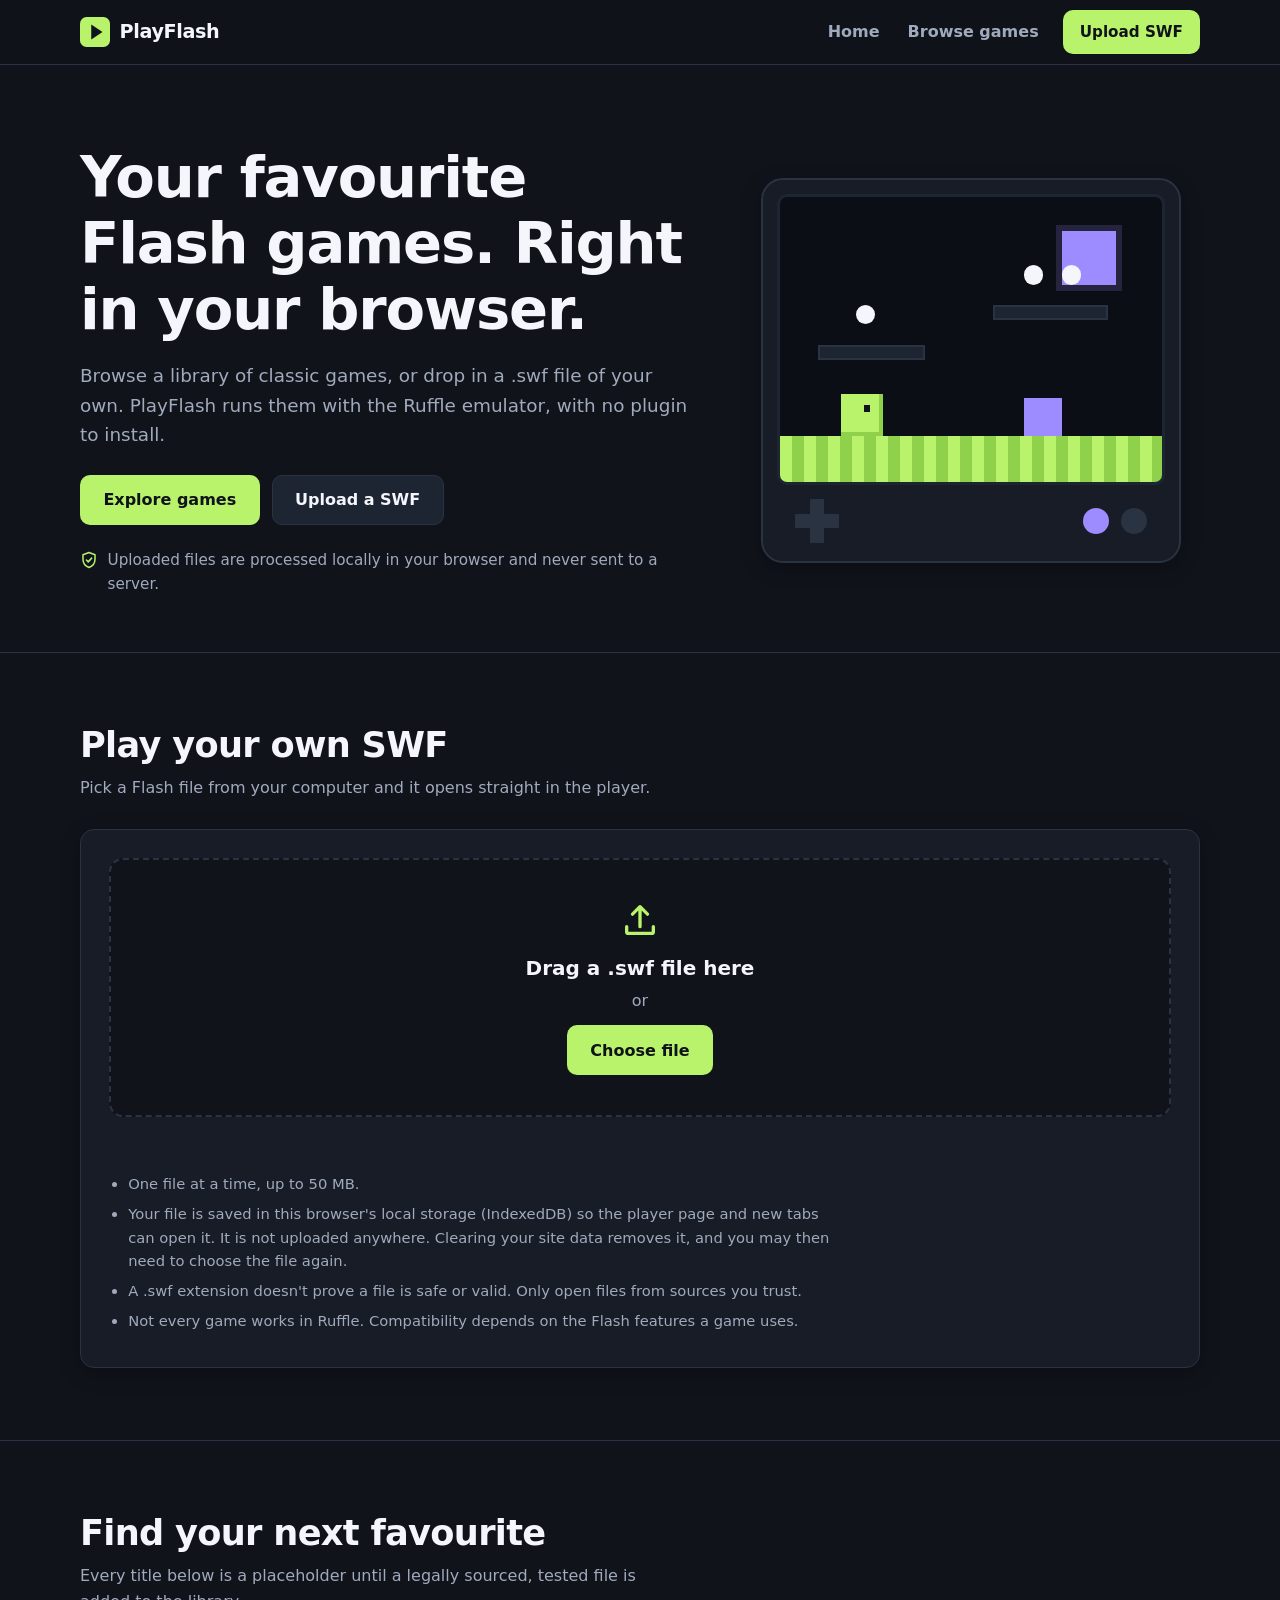
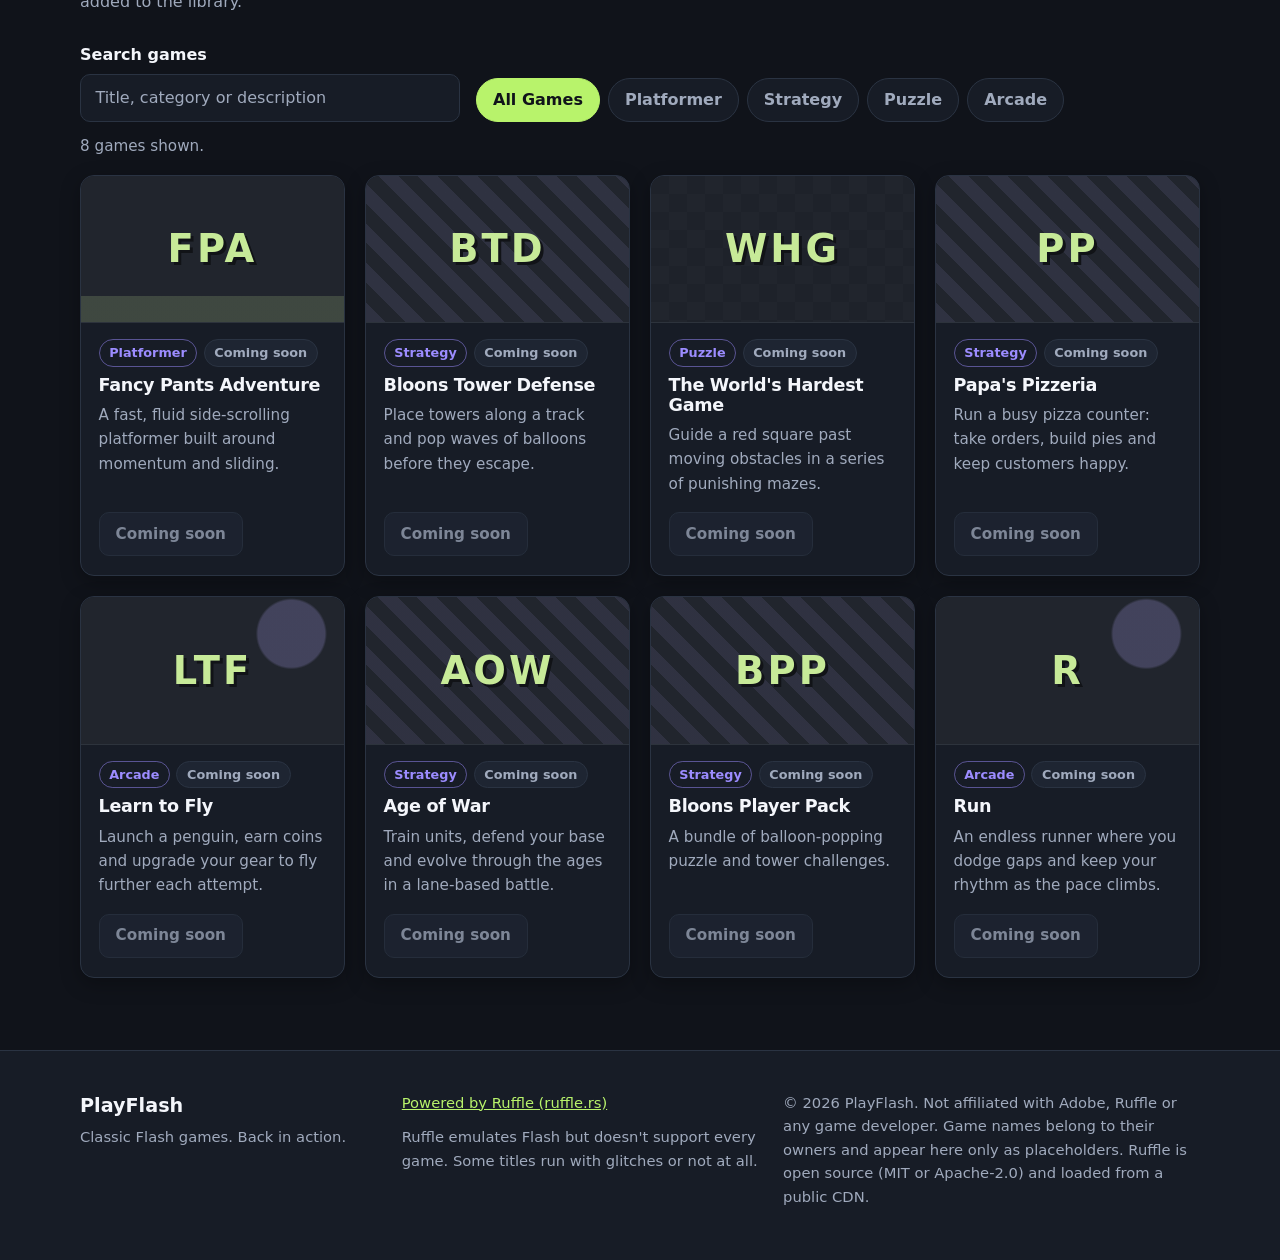
==== index.html @ efdfabd5 "V1" ====
<!DOCTYPE html>
<html lang="en-GB">
<head>
  <meta charset="utf-8">
  <meta name="viewport" content="width=device-width, initial-scale=1">
  <title>PlayFlash | Classic Flash games. Back in action.</title>
  <meta name="description" content="Browse classic Flash games or upload your own .swf file and play it in your browser with Ruffle. Files stay on your device.">
  <meta name="theme-color" content="#10131A">
  <link rel="icon" href="data:image/svg+xml,%3Csvg xmlns='http://www.w3.org/2000/svg' viewBox='0 0 32 32'%3E%3Crect width='32' height='32' rx='7' fill='%23B8F36B'/%3E%3Cpath d='M12 8l12 8-12 8z' fill='%2310131A'/%3E%3C/svg%3E">
  <script>document.documentElement.classList.add("js");</script>
  <link rel="stylesheet" href="styles.css">
</head>
<body>
  <a class="skip-link" href="#main">Skip to content</a>

  <header class="site-header">
    <div class="wrap bar">
      <a class="logo" href="index.html" aria-label="PlayFlash home">
        <svg viewBox="0 0 32 32" width="30" height="30" aria-hidden="true"><rect width="32" height="32" rx="7" fill="#B8F36B"/><path d="M12 8l12 8-12 8z" fill="#10131A"/></svg>
        <span>PlayFlash</span>
      </a>
      <button class="nav-toggle" type="button" aria-expanded="false" aria-controls="site-nav">Menu</button>
      <nav id="site-nav" class="site-nav" aria-label="Main">
        <a href="index.html">Home</a>
        <a href="#games">Browse games</a>
        <a class="btn btn-primary btn-small" href="#upload">Upload SWF</a>
      </nav>
    </div>
  </header>

  <main id="main">
    <section class="hero">
      <div class="wrap hero-grid">
        <div class="hero-copy">
          <h1>Your favourite Flash games. Right in your browser.</h1>
          <p class="lead">Browse a library of classic games, or drop in a .swf file of your own. PlayFlash runs them with the Ruffle emulator, with no plugin to install.</p>
          <div class="btn-row">
            <a class="btn btn-primary" href="#games">Explore games</a>
            <a class="btn btn-secondary" href="#upload">Upload a SWF</a>
          </div>
          <p class="reassure"><svg viewBox="0 0 24 24" width="18" height="18" aria-hidden="true"><path d="M12 2l8 3v6c0 5-3.4 9.3-8 11-4.6-1.7-8-6-8-11V5z" fill="none" stroke="currentColor" stroke-width="2" stroke-linejoin="round"/><path d="M8.5 12l2.5 2.5 4.5-5" fill="none" stroke="currentColor" stroke-width="2" stroke-linecap="round" stroke-linejoin="round"/></svg>
            Uploaded files are processed locally in your browser and never sent to a server.</p>
        </div>

        <div class="arcade" aria-hidden="true">
          <div class="arcade-screen">
            <span class="px sun"></span>
            <span class="px plat p1"></span><span class="px plat p2"></span>
            <span class="px coin c1"></span><span class="px coin c2"></span><span class="px coin c3"></span>
            <span class="px foe"></span>
            <span class="px hero-px"></span>
            <span class="px ground"></span>
          </div>
          <div class="arcade-pad"><span class="dpad"></span><span class="pad-btns"><i></i><i></i></span></div>
        </div>
      </div>
    </section>

    <section id="upload" class="section" aria-labelledby="upload-title">
      <div class="wrap">
        <div class="section-head">
          <h2 id="upload-title">Play your own SWF</h2>
          <p>Pick a Flash file from your computer and it opens straight in the player.</p>
        </div>

        <div class="upload-card">
          <div id="dropzone" class="dropzone" role="button" tabindex="0" aria-describedby="upload-help" aria-label="Drop a SWF file here, or press Enter to choose one">
            <svg viewBox="0 0 24 24" width="40" height="40" aria-hidden="true"><path d="M12 16V4m0 0l-4.5 4.5M12 4l4.5 4.5M4 16v3a1 1 0 001 1h14a1 1 0 001-1v-3" fill="none" stroke="currentColor" stroke-width="2" stroke-linecap="round" stroke-linejoin="round"/></svg>
            <p class="dz-title">Drag a .swf file here</p>
            <p class="dz-sub">or</p>
            <button id="choose-btn" class="btn btn-primary" type="button">Choose file</button>
            <p id="selected-file" class="selected-file" hidden></p>
            <input id="swf-input" type="file" accept=".swf,application/x-shockwave-flash" hidden>
          </div>

          <p id="upload-status" class="status" role="status" aria-live="polite"></p>
          <p id="upload-error" class="alert alert-error" role="alert" hidden></p>

          <ul id="upload-help" class="notes">
            <li>One file at a time, up to <span id="max-size">50</span> MB.</li>
            <li>Your file is saved in this browser's local storage (IndexedDB) so the player page and new tabs can open it. It is not uploaded anywhere. Clearing your site data removes it, and you may then need to choose the file again.</li>
            <li>A .swf extension doesn't prove a file is safe or valid. Only open files from sources you trust.</li>
            <li>Not every game works in Ruffle. Compatibility depends on the Flash features a game uses.</li>
          </ul>

          <div id="recent" class="recent" hidden>
            <div class="recent-head">
              <h3>Saved on this device</h3>
              <button id="clear-btn" class="btn btn-ghost btn-small" type="button">Clear all saved files</button>
            </div>
            <ul id="recent-list" class="recent-list"></ul>
          </div>
        </div>
      </div>
    </section>

    <section id="games" class="section" aria-labelledby="games-title">
      <div class="wrap">
        <div class="section-head">
          <h2 id="games-title">Find your next favourite</h2>
          <p>Every title below is a placeholder until a legally sourced, tested file is added to the library.</p>
        </div>

        <div class="toolbar">
          <div class="search">
            <label for="search">Search games</label>
            <input id="search" type="search" placeholder="Title, category or description" autocomplete="off">
          </div>
          <div id="filters" class="filters" role="group" aria-label="Filter by category"></div>
        </div>

        <p id="result-count" class="status" role="status" aria-live="polite"></p>
        <div id="grid" class="grid"></div>

        <div id="empty" class="empty" hidden>
          <h3>No games match that search</h3>
          <p>Try a different word, or show every category again.</p>
          <button id="reset-btn" class="btn btn-secondary" type="button">Clear search and filters</button>
        </div>
        <noscript><p class="alert alert-error">The game library and uploader need JavaScript. Please turn it on and reload.</p></noscript>
      </div>
    </section>
  </main>

  <footer class="site-footer">
    <div class="wrap footer-grid">
      <div>
        <p class="footer-brand">PlayFlash</p>
        <p class="muted">Classic Flash games. Back in action.</p>
      </div>
      <div>
        <p><a href="https://ruffle.rs/" target="_blank" rel="noopener noreferrer">Powered by Ruffle (ruffle.rs)</a></p>
        <p class="muted">Ruffle emulates Flash but doesn't support every game. Some titles run with glitches or not at all.</p>
      </div>
      <div>
        <p class="muted">&copy; 2026 PlayFlash. Not affiliated with Adobe, Ruffle or any game developer. Game names belong to their owners and appear here only as placeholders. Ruffle is open source (MIT or Apache-2.0) and loaded from a public CDN.</p>
      </div>
    </div>
  </footer>

  <script src="games.js"></script>
  <script src="storage.js"></script>
  <script src="app.js"></script>
</body>
</html>
---- styles.css ----
/* PlayFlash styles. Dark, retro-tinged, responsive. */
:root{
  --bg:#10131A; --panel:#171C26; --panel-2:#1E2532; --border:#2A3342;
  --text:#F4F6FB; --muted:#A0AABD; --lime:#B8F36B; --purple:#9C8CFF; --danger:#FF9B9B;
  --radius:14px; --shadow:0 6px 20px rgba(0,0,0,.28);
  --font:system-ui,-apple-system,"Segoe UI",Roboto,"Helvetica Neue",Arial,sans-serif;
}
*,*::before,*::after{box-sizing:border-box}
[hidden]{display:none!important}
html{scroll-behavior:smooth;scroll-padding-top:80px}
body{margin:0;background:var(--bg);color:var(--text);font:16px/1.6 var(--font);-webkit-text-size-adjust:100%}
h1,h2,h3{line-height:1.15;margin:0;letter-spacing:-.02em}
h1{font-size:clamp(2.1rem,5vw,3.6rem);font-weight:800}
h2{font-size:clamp(1.6rem,3.2vw,2.2rem);font-weight:750}
h3{font-size:1.1rem;font-weight:700}
p{margin:0 0 .75em}
a{color:var(--lime)}
img{max-width:100%;display:block}
.muted{color:var(--muted)} .small{font-size:.85rem}
.wrap{width:min(1120px,100% - 2rem);margin-inline:auto}
:focus-visible{outline:3px solid var(--lime);outline-offset:3px;border-radius:6px}
.skip-link{position:absolute;left:1rem;top:-4rem;background:var(--lime);color:var(--bg);padding:.6rem 1rem;border-radius:8px;z-index:100;font-weight:700}
.skip-link:focus{top:1rem}

/* Buttons */
.btn{display:inline-flex;align-items:center;justify-content:center;gap:.5rem;min-height:48px;padding:.7rem 1.4rem;border-radius:10px;border:1px solid transparent;font:inherit;font-weight:700;text-decoration:none;cursor:pointer;transition:background .15s,border-color .15s,transform .1s}
.btn-small{min-height:44px;padding:.5rem 1rem;font-size:.95rem}
.btn-primary{background:var(--lime);color:var(--bg)}
.btn-primary:hover{background:#cbff82}
.btn-secondary{background:var(--panel-2);color:var(--text);border-color:var(--border)}
.btn-secondary:hover{border-color:var(--purple)}
.btn-ghost{background:transparent;color:var(--muted);border-color:var(--border)}
.btn-ghost:hover{color:var(--text);border-color:var(--muted)}
.btn:active{transform:translateY(1px)}
.btn:disabled,.btn-disabled{background:var(--panel-2);color:var(--muted);border-color:var(--border);cursor:not-allowed;opacity:.75}
.btn-row{display:flex;flex-wrap:wrap;gap:.75rem}

/* Header */
.site-header{position:sticky;top:0;z-index:50;background:rgba(16,19,26,.92);backdrop-filter:blur(8px);border-bottom:1px solid var(--border)}
.bar{display:flex;align-items:center;justify-content:space-between;gap:1rem;min-height:64px}
.logo{display:inline-flex;align-items:center;gap:.6rem;color:var(--text);text-decoration:none;font-weight:800;font-size:1.2rem;letter-spacing:-.02em}
.site-nav{display:flex;align-items:center;gap:1.25rem}
.site-nav a:not(.btn){color:var(--muted);text-decoration:none;font-weight:600;padding:.5rem .25rem}
.site-nav a:not(.btn):hover{color:var(--text)}
.nav-toggle{display:none;min-height:44px;padding:.4rem 1rem;background:var(--panel-2);color:var(--text);border:1px solid var(--border);border-radius:10px;font:inherit;font-weight:600;cursor:pointer}
@media (max-width:720px){
  .js .nav-toggle{display:inline-flex;align-items:center}
  .js .site-nav:not(.player-nav){display:none;position:absolute;top:100%;left:0;right:0;flex-direction:column;align-items:stretch;gap:.25rem;padding:1rem;background:var(--panel);border-bottom:1px solid var(--border)}
  .js .site-nav.open{display:flex}
  .site-nav a:not(.btn){padding:.75rem .25rem}
  .player-nav a:not(.btn){display:none}
}

/* Hero */
.hero{padding:clamp(2.5rem,7vw,5rem) 0 clamp(2rem,5vw,3.5rem);border-bottom:1px solid var(--border);background:
  linear-gradient(var(--bg),var(--bg)),var(--bg)}
.hero-grid{display:grid;gap:2.5rem;align-items:center}
@media (min-width:880px){.hero-grid{grid-template-columns:1.15fr .85fr}}
.lead{font-size:1.15rem;color:var(--muted);max-width:56ch;margin:1.1rem 0 1.6rem}
.reassure{display:flex;gap:.6rem;align-items:flex-start;margin:1.4rem 0 0;color:var(--muted);font-size:.95rem}
.reassure svg{flex:none;color:var(--lime);margin-top:.2rem}

/* CSS arcade illustration */
.arcade{max-width:420px;width:100%;justify-self:center;background:var(--panel);border:2px solid var(--border);border-radius:22px;padding:14px 14px 18px;box-shadow:var(--shadow)}
.arcade-screen{position:relative;aspect-ratio:4/3;background:#0b0e14;border:3px solid var(--panel-2);border-radius:10px;overflow:hidden;image-rendering:pixelated}
.px{position:absolute;display:block}
.sun{width:14%;aspect-ratio:1;right:12%;top:12%;background:var(--purple);box-shadow:0 0 0 6px rgba(156,140,255,.18)}
.ground{left:0;right:0;bottom:0;height:16%;background:repeating-linear-gradient(90deg,var(--lime) 0 12px,#8fd14a 12px 24px)}
.plat{height:5%;background:var(--panel-2);border:2px solid var(--border)}
.p1{left:10%;width:28%;top:52%} .p2{left:56%;width:30%;top:38%}
.hero-px{left:16%;bottom:16%;width:11%;aspect-ratio:1;background:var(--lime);box-shadow:inset -4px -4px 0 #8fd14a}
.hero-px::after{content:"";position:absolute;left:55%;top:25%;width:16%;height:16%;background:var(--bg)}
.foe{left:64%;bottom:16%;width:10%;aspect-ratio:1;background:var(--purple)}
.coin{width:5%;aspect-ratio:1;background:#f4f6fb;border-radius:50%}
.c1{left:20%;top:38%} .c2{left:64%;top:24%} .c3{left:74%;top:24%}
.arcade-pad{display:flex;justify-content:space-between;align-items:center;padding:14px 18px 0}
.dpad{width:44px;height:44px;background:
  linear-gradient(var(--border),var(--border)) center/100% 14px no-repeat,
  linear-gradient(var(--border),var(--border)) center/14px 100% no-repeat}
.pad-btns{display:flex;gap:12px}
.pad-btns i{width:26px;height:26px;border-radius:50%;background:var(--border)}
.pad-btns i:first-child{background:var(--purple)}
@media (prefers-reduced-motion:no-preference){
  .hero-px{animation:hop 1.8s steps(6) infinite}
  @keyframes hop{0%,60%,100%{transform:translateY(0)}30%{transform:translateY(-70%)}}
}

/* Sections */
.section{padding:clamp(2.5rem,6vw,4.5rem) 0}
.section+.section{border-top:1px solid var(--border)}
.section-head{margin-bottom:1.75rem}
.section-head p{color:var(--muted);margin:.6rem 0 0;max-width:60ch}

/* Upload */
.upload-card{background:var(--panel);border:1px solid var(--border);border-radius:var(--radius);padding:clamp(1rem,3vw,1.75rem);box-shadow:var(--shadow)}
.dropzone{display:flex;flex-direction:column;align-items:center;text-align:center;gap:.25rem;padding:2.5rem 1rem;border:2px dashed var(--border);border-radius:var(--radius);background:var(--bg);color:var(--muted);cursor:pointer;transition:border-color .15s,background .15s}
.dropzone:hover,.dropzone.dragging{border-color:var(--lime);background:var(--panel-2)}
.dropzone.busy{opacity:.7;cursor:progress}
.dropzone svg{color:var(--lime);margin-bottom:.5rem}
.dz-title{color:var(--text);font-size:1.25rem;font-weight:700;margin:0}
.dz-sub{margin:0 0 .5rem}
.selected-file{margin:1rem 0 0;color:var(--text);font-weight:600;word-break:break-all}
.status{min-height:1.5em;margin:.75rem 0 0;color:var(--muted);font-size:.95rem}
.alert{margin:.75rem 0;padding:.8rem 1rem;border-radius:10px;border:1px solid}
.alert-error{background:rgba(255,155,155,.08);border-color:rgba(255,155,155,.45);color:var(--danger)}
.notes{margin:1.25rem 0 0;padding-left:1.2rem;color:var(--muted);font-size:.92rem;max-width:78ch}
.notes li{margin-bottom:.4rem}
.recent{margin-top:1.5rem;padding-top:1.25rem;border-top:1px solid var(--border)}
.recent-head{display:flex;flex-wrap:wrap;gap:.75rem;align-items:center;justify-content:space-between;margin-bottom:.75rem}
.recent-list{list-style:none;margin:0;padding:0;display:grid;gap:.6rem}
.recent-item{display:flex;flex-wrap:wrap;gap:.75rem;align-items:center;justify-content:space-between;background:var(--panel-2);border:1px solid var(--border);border-radius:10px;padding:.6rem .8rem}
.recent-info{display:flex;flex-direction:column;min-width:0}
.recent-name{font-weight:600;overflow-wrap:anywhere}
.recent-actions{display:flex;gap:.5rem}

/* Catalogue */
.toolbar{display:grid;gap:1rem;margin-bottom:.5rem}
@media (min-width:860px){.toolbar{grid-template-columns:minmax(260px,380px) 1fr;align-items:end}}
.search label{display:block;font-weight:600;margin-bottom:.4rem}
.search input{width:100%;min-height:48px;padding:.6rem .9rem;background:var(--panel);color:var(--text);border:1px solid var(--border);border-radius:10px;font:inherit}
.search input::placeholder{color:var(--muted)}
.search input:focus-visible{border-color:var(--lime)}
.filters{display:flex;flex-wrap:wrap;gap:.5rem}
.chip{min-height:44px;padding:.4rem 1rem;background:var(--panel);color:var(--muted);border:1px solid var(--border);border-radius:999px;font:inherit;font-weight:600;cursor:pointer}
.chip:hover{color:var(--text);border-color:var(--muted)}
.chip[aria-pressed="true"]{background:var(--lime);color:var(--bg);border-color:var(--lime)}
.grid{list-style:none;margin:1rem 0 0;padding:0;display:grid;gap:1.25rem;grid-template-columns:repeat(auto-fill,minmax(250px,1fr))}
.card{display:flex;flex-direction:column;background:var(--panel);border:1px solid var(--border);border-radius:var(--radius);overflow:hidden;box-shadow:var(--shadow)}
.card-unavailable .thumb{filter:saturate(.6)}
.thumb{aspect-ratio:16/9;display:grid;place-items:center;background:var(--panel-2);border-bottom:1px solid var(--border);position:relative;overflow:hidden}
.thumb img{width:100%;height:100%;object-fit:cover}
.thumb span{font-size:2.4rem;font-weight:900;letter-spacing:.08em;color:var(--lime);text-shadow:3px 3px 0 var(--bg)}
.thumb[data-category="Platformer"]{background:linear-gradient(0deg,rgba(184,243,107,.18) 0 18%,transparent 18%),var(--panel-2)}
.thumb[data-category="Strategy"]{background:repeating-linear-gradient(45deg,rgba(156,140,255,.12) 0 14px,transparent 14px 28px),var(--panel-2)}
.thumb[data-category="Puzzle"]{background:conic-gradient(from 90deg at 50% 50%,#1b2230 25%,var(--panel-2) 0 50%,#1b2230 0 75%,var(--panel-2) 0) 0 0/36px 36px}
.thumb[data-category="Arcade"]{background:radial-gradient(circle at 80% 25%,rgba(156,140,255,.28) 0 14%,transparent 15%),var(--panel-2)}
.card-body{display:flex;flex-direction:column;gap:.5rem;padding:1rem 1.1rem 1.2rem;flex:1}
.card-body p{flex:1;margin:0 0 .5rem;font-size:.95rem}
.card-body .btn{align-self:flex-start}
.badges{display:flex;gap:.4rem;flex-wrap:wrap}
.badge{font-size:.8rem;font-weight:700;padding:.15rem .6rem;border-radius:999px;border:1px solid var(--border)}
.badge-cat{color:var(--purple);border-color:rgba(156,140,255,.5)}
.badge-soon{color:var(--muted);background:var(--panel-2)}
.badge-ok{color:var(--bg);background:var(--lime);border-color:var(--lime)}
.empty{text-align:center;padding:3rem 1rem;border:1px dashed var(--border);border-radius:var(--radius);margin-top:1rem}
.empty p{color:var(--muted)}

/* Footer */
.site-footer{border-top:1px solid var(--border);background:var(--panel);padding:2.5rem 0;font-size:.92rem}
.footer-grid{display:grid;gap:1.5rem}
@media (min-width:860px){.footer-grid{grid-template-columns:1fr 1.2fr 1.4fr}}
.footer-brand{font-size:1.2rem;font-weight:800;margin-bottom:.2rem}

/* Player page */
.player-main{padding:1.25rem 0 2rem}
.player-top{display:flex;flex-wrap:wrap;gap:1rem;align-items:flex-end;justify-content:space-between;margin-bottom:1rem}
.player-top h1{font-size:clamp(1.4rem,3vw,2rem);overflow-wrap:anywhere}
.player-top p{margin:.25rem 0 0;font-size:.92rem}
.player-actions{display:flex;flex-wrap:wrap;gap:.5rem}
.stage-wrap{position:relative;width:min(100%,calc((100vh - 230px)*16/9));min-width:min(100%,320px);aspect-ratio:16/9;margin-inline:auto;background:#000;border:1px solid var(--border);border-radius:var(--radius);overflow:hidden}
@media (max-width:600px){.stage-wrap{width:100%;aspect-ratio:4/3}}
.stage{position:absolute;inset:0}
.stage-wrap:fullscreen{width:100vw;height:100vh;aspect-ratio:auto;border:0;border-radius:0}
.stage-wrap:-webkit-full-screen{width:100vw;height:100vh;aspect-ratio:auto;border:0;border-radius:0}
.overlay{position:absolute;inset:0;z-index:2;display:flex;flex-direction:column;align-items:center;justify-content:center;gap:.5rem;padding:1.5rem;text-align:center;background:rgba(16,19,26,.92)}
.overlay p{color:var(--muted);max-width:52ch}
.overlay-error h2{font-size:1.4rem;color:var(--text)}
.overlay-error .btn-row{justify-content:center;margin-top:.5rem}
.spinner{width:42px;height:42px;border:4px solid var(--border);border-top-color:var(--lime);border-radius:50%}
@media (prefers-reduced-motion:no-preference){.spinner{animation:spin .8s linear infinite}@keyframes spin{to{transform:rotate(360deg)}}}
.player-info{max-width:78ch;margin:1rem auto 0;font-size:.92rem}
.player-info p{margin-bottom:.4rem}
@media (prefers-reduced-motion:reduce){html{scroll-behavior:auto}*{transition:none!important}}
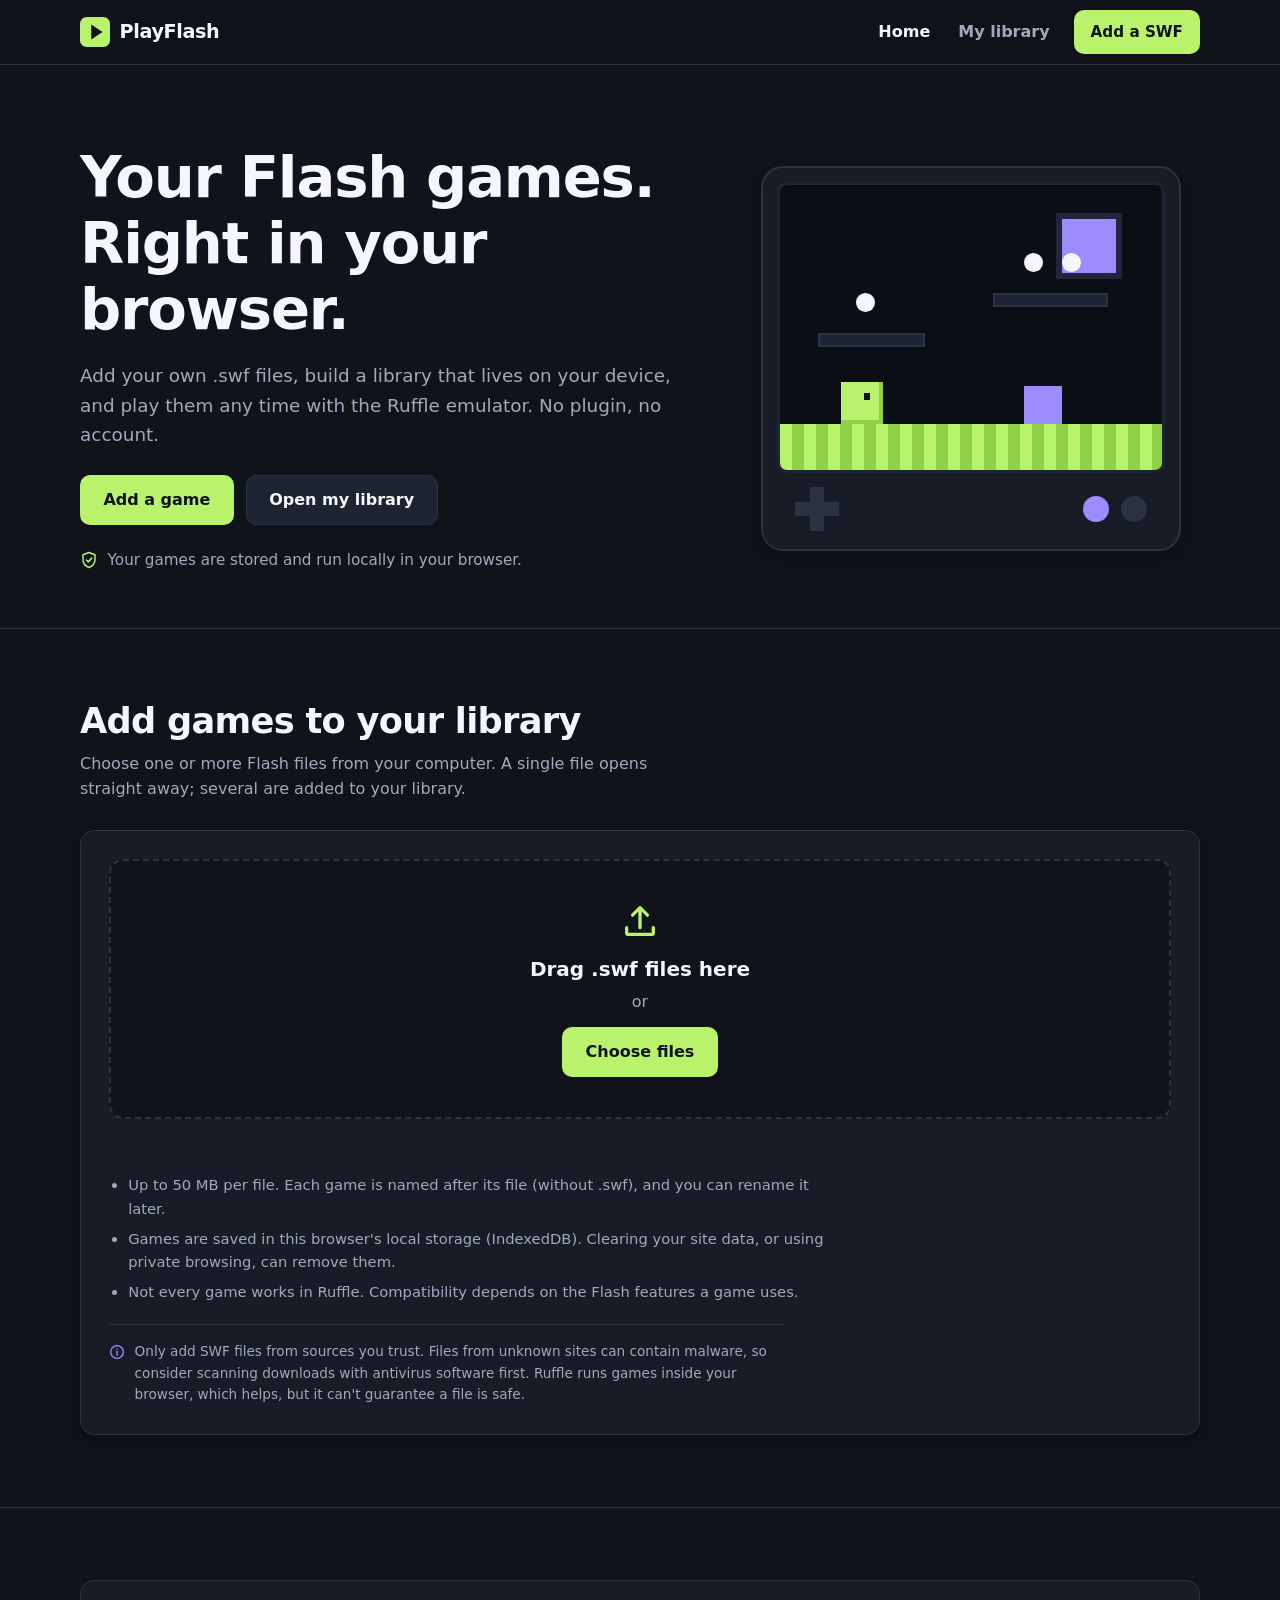
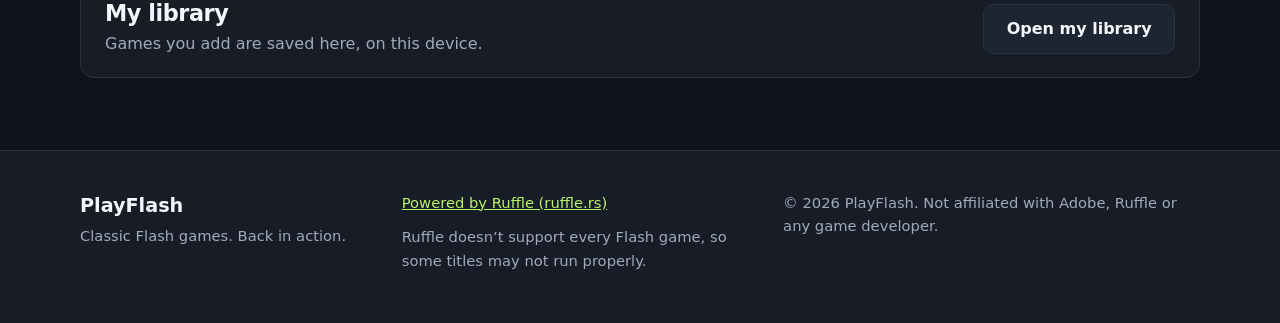
==== commit 2eb4108d: "Latest" ====
--- a/index.html
+++ b/index.html
@@ -4,7 +4,7 @@
   <meta charset="utf-8">
   <meta name="viewport" content="width=device-width, initial-scale=1">
   <title>PlayFlash | Classic Flash games. Back in action.</title>
-  <meta name="description" content="Browse classic Flash games or upload your own .swf file and play it in your browser with Ruffle. Files stay on your device.">
+  <meta name="description" content="Add your own .swf Flash files, build a library on your device, and play them in your browser with Ruffle.">
   <meta name="theme-color" content="#10131A">
   <link rel="icon" href="data:image/svg+xml,%3Csvg xmlns='http://www.w3.org/2000/svg' viewBox='0 0 32 32'%3E%3Crect width='32' height='32' rx='7' fill='%23B8F36B'/%3E%3Cpath d='M12 8l12 8-12 8z' fill='%2310131A'/%3E%3C/svg%3E">
   <script>document.documentElement.classList.add("js");</script>
@@ -21,9 +21,9 @@
       </a>
       <button class="nav-toggle" type="button" aria-expanded="false" aria-controls="site-nav">Menu</button>
       <nav id="site-nav" class="site-nav" aria-label="Main">
-        <a href="index.html">Home</a>
-        <a href="#games">Browse games</a>
-        <a class="btn btn-primary btn-small" href="#upload">Upload SWF</a>
+        <a href="index.html" aria-current="page">Home</a>
+        <a href="library.html">My library</a>
+        <a class="btn btn-primary btn-small" href="index.html#upload">Add a SWF</a>
       </nav>
     </div>
   </header>
@@ -32,14 +32,14 @@
     <section class="hero">
       <div class="wrap hero-grid">
         <div class="hero-copy">
-          <h1>Your favourite Flash games. Right in your browser.</h1>
-          <p class="lead">Browse a library of classic games, or drop in a .swf file of your own. PlayFlash runs them with the Ruffle emulator, with no plugin to install.</p>
+          <h1>Your Flash games. Right in your browser.</h1>
+          <p class="lead">Add your own .swf files, build a library that lives on your device, and play them any time with the Ruffle emulator. No plugin, no account.</p>
           <div class="btn-row">
-            <a class="btn btn-primary" href="#games">Explore games</a>
-            <a class="btn btn-secondary" href="#upload">Upload a SWF</a>
+            <a class="btn btn-primary" href="#upload">Add a game</a>
+            <a class="btn btn-secondary" href="library.html">Open my library</a>
           </div>
           <p class="reassure"><svg viewBox="0 0 24 24" width="18" height="18" aria-hidden="true"><path d="M12 2l8 3v6c0 5-3.4 9.3-8 11-4.6-1.7-8-6-8-11V5z" fill="none" stroke="currentColor" stroke-width="2" stroke-linejoin="round"/><path d="M8.5 12l2.5 2.5 4.5-5" fill="none" stroke="currentColor" stroke-width="2" stroke-linecap="round" stroke-linejoin="round"/></svg>
-            Uploaded files are processed locally in your browser and never sent to a server.</p>
+            Your games are stored and run locally in your browser.</p>
         </div>
 
         <div class="arcade" aria-hidden="true">
@@ -56,70 +56,55 @@
       </div>
     </section>
 
+    <aside class="wrap ad-slot" data-ad-slot="home-banner" aria-label="Advertisement" hidden></aside>
+
     <section id="upload" class="section" aria-labelledby="upload-title">
       <div class="wrap">
         <div class="section-head">
-          <h2 id="upload-title">Play your own SWF</h2>
-          <p>Pick a Flash file from your computer and it opens straight in the player.</p>
+          <h2 id="upload-title">Add games to your library</h2>
+          <p>Choose one or more Flash files from your computer. A single file opens straight away; several are added to your library.</p>
         </div>
 
         <div class="upload-card">
-          <div id="dropzone" class="dropzone" role="button" tabindex="0" aria-describedby="upload-help" aria-label="Drop a SWF file here, or press Enter to choose one">
+          <div id="dropzone" class="dropzone" role="button" tabindex="0" aria-describedby="upload-help" aria-label="Drop SWF files here, or press Enter to choose files">
             <svg viewBox="0 0 24 24" width="40" height="40" aria-hidden="true"><path d="M12 16V4m0 0l-4.5 4.5M12 4l4.5 4.5M4 16v3a1 1 0 001 1h14a1 1 0 001-1v-3" fill="none" stroke="currentColor" stroke-width="2" stroke-linecap="round" stroke-linejoin="round"/></svg>
-            <p class="dz-title">Drag a .swf file here</p>
+            <p class="dz-title">Drag .swf files here</p>
             <p class="dz-sub">or</p>
-            <button id="choose-btn" class="btn btn-primary" type="button">Choose file</button>
+            <button id="choose-btn" class="btn btn-primary" type="button">Choose files</button>
             <p id="selected-file" class="selected-file" hidden></p>
-            <input id="swf-input" type="file" accept=".swf,application/x-shockwave-flash" hidden>
+            <input id="swf-input" type="file" accept=".swf,application/x-shockwave-flash" multiple hidden>
           </div>
 
           <p id="upload-status" class="status" role="status" aria-live="polite"></p>
           <p id="upload-error" class="alert alert-error" role="alert" hidden></p>
 
           <ul id="upload-help" class="notes">
-            <li>One file at a time, up to <span id="max-size">50</span> MB.</li>
-            <li>Your file is saved in this browser's local storage (IndexedDB) so the player page and new tabs can open it. It is not uploaded anywhere. Clearing your site data removes it, and you may then need to choose the file again.</li>
-            <li>A .swf extension doesn't prove a file is safe or valid. Only open files from sources you trust.</li>
+            <li>Up to <span id="max-size">50</span> MB per file. Each game is named after its file (without .swf), and you can rename it later.</li>
+            <li>Games are saved in this browser's local storage (IndexedDB). Clearing your site data, or using private browsing, can remove them.</li>
             <li>Not every game works in Ruffle. Compatibility depends on the Flash features a game uses.</li>
           </ul>
 
-          <div id="recent" class="recent" hidden>
-            <div class="recent-head">
-              <h3>Saved on this device</h3>
-              <button id="clear-btn" class="btn btn-ghost btn-small" type="button">Clear all saved files</button>
-            </div>
-            <ul id="recent-list" class="recent-list"></ul>
-          </div>
+          <p class="disclaimer">
+            <svg viewBox="0 0 24 24" width="16" height="16" aria-hidden="true"><circle cx="12" cy="12" r="9.5" fill="none" stroke="currentColor" stroke-width="2"/><path d="M12 11v6M12 7.5v.01" stroke="currentColor" stroke-width="2.2" stroke-linecap="round"/></svg>
+            <span>Only add SWF files from sources you trust. Files from unknown sites can contain malware, so consider scanning downloads with antivirus software first. Ruffle runs games inside your browser, which helps, but it can't guarantee a file is safe.</span>
+          </p>
         </div>
       </div>
     </section>
 
-    <section id="games" class="section" aria-labelledby="games-title">
+    <section class="section" aria-labelledby="ll-title">
       <div class="wrap">
-        <div class="section-head">
-          <h2 id="games-title">Find your next favourite</h2>
-          <p>Every title below is a placeholder until a legally sourced, tested file is added to the library.</p>
+        <div class="lib-link-card">
+          <div>
+            <h2 id="ll-title">My library</h2>
+            <p id="ll-text" class="muted">Your saved games live here, on this device.</p>
+          </div>
+          <a class="btn btn-secondary" href="library.html">Open my library</a>
         </div>
-
-        <div class="toolbar">
-          <div class="search">
-            <label for="search">Search games</label>
-            <input id="search" type="search" placeholder="Title, category or description" autocomplete="off">
-          </div>
-          <div id="filters" class="filters" role="group" aria-label="Filter by category"></div>
-        </div>
-
-        <p id="result-count" class="status" role="status" aria-live="polite"></p>
-        <div id="grid" class="grid"></div>
-
-        <div id="empty" class="empty" hidden>
-          <h3>No games match that search</h3>
-          <p>Try a different word, or show every category again.</p>
-          <button id="reset-btn" class="btn btn-secondary" type="button">Clear search and filters</button>
-        </div>
-        <noscript><p class="alert alert-error">The game library and uploader need JavaScript. Please turn it on and reload.</p></noscript>
       </div>
     </section>
+
+    <aside class="wrap ad-slot" data-ad-slot="home-bottom" aria-label="Advertisement" hidden></aside>
   </main>
 
   <footer class="site-footer">
@@ -130,16 +115,18 @@
       </div>
       <div>
         <p><a href="https://ruffle.rs/" target="_blank" rel="noopener noreferrer">Powered by Ruffle (ruffle.rs)</a></p>
-        <p class="muted">Ruffle emulates Flash but doesn't support every game. Some titles run with glitches or not at all.</p>
+        <p class="muted">Ruffle doesn&rsquo;t support every Flash game, so some titles may not run properly.</p>
       </div>
       <div>
-        <p class="muted">&copy; 2026 PlayFlash. Not affiliated with Adobe, Ruffle or any game developer. Game names belong to their owners and appear here only as placeholders. Ruffle is open source (MIT or Apache-2.0) and loaded from a public CDN.</p>
+        <p class="muted">&copy; 2026 PlayFlash. Not affiliated with Adobe, Ruffle or any game developer.</p>
       </div>
     </div>
   </footer>
 
-  <script src="games.js"></script>
+  <script src="config.js"></script>
   <script src="storage.js"></script>
+  <script src="common.js"></script>
   <script src="app.js"></script>
+  <script src="ads.js"></script>
 </body>
 </html>
--- a/styles.css
+++ b/styles.css
@@ -101,7 +101,7 @@
 .dz-sub{margin:0 0 .5rem}
 .selected-file{margin:1rem 0 0;color:var(--text);font-weight:600;word-break:break-all}
 .status{min-height:1.5em;margin:.75rem 0 0;color:var(--muted);font-size:.95rem}
-.alert{margin:.75rem 0;padding:.8rem 1rem;border-radius:10px;border:1px solid}
+.alert{white-space:pre-line;margin:.75rem 0;padding:.8rem 1rem;border-radius:10px;border:1px solid}
 .alert-error{background:rgba(255,155,155,.08);border-color:rgba(255,155,155,.45);color:var(--danger)}
 .notes{margin:1.25rem 0 0;padding-left:1.2rem;color:var(--muted);font-size:.92rem;max-width:78ch}
 .notes li{margin-bottom:.4rem}
@@ -115,33 +115,22 @@
 
 /* Catalogue */
 .toolbar{display:grid;gap:1rem;margin-bottom:.5rem}
-@media (min-width:860px){.toolbar{grid-template-columns:minmax(260px,380px) 1fr;align-items:end}}
-.search label{display:block;font-weight:600;margin-bottom:.4rem}
-.search input{width:100%;min-height:48px;padding:.6rem .9rem;background:var(--panel);color:var(--text);border:1px solid var(--border);border-radius:10px;font:inherit}
-.search input::placeholder{color:var(--muted)}
-.search input:focus-visible{border-color:var(--lime)}
+@media (min-width:860px){.toolbar{grid-template-columns:minmax(240px,340px) 200px 1fr;align-items:end}}
 .filters{display:flex;flex-wrap:wrap;gap:.5rem}
 .chip{min-height:44px;padding:.4rem 1rem;background:var(--panel);color:var(--muted);border:1px solid var(--border);border-radius:999px;font:inherit;font-weight:600;cursor:pointer}
 .chip:hover{color:var(--text);border-color:var(--muted)}
 .chip[aria-pressed="true"]{background:var(--lime);color:var(--bg);border-color:var(--lime)}
 .grid{list-style:none;margin:1rem 0 0;padding:0;display:grid;gap:1.25rem;grid-template-columns:repeat(auto-fill,minmax(250px,1fr))}
 .card{display:flex;flex-direction:column;background:var(--panel);border:1px solid var(--border);border-radius:var(--radius);overflow:hidden;box-shadow:var(--shadow)}
-.card-unavailable .thumb{filter:saturate(.6)}
 .thumb{aspect-ratio:16/9;display:grid;place-items:center;background:var(--panel-2);border-bottom:1px solid var(--border);position:relative;overflow:hidden}
 .thumb img{width:100%;height:100%;object-fit:cover}
 .thumb span{font-size:2.4rem;font-weight:900;letter-spacing:.08em;color:var(--lime);text-shadow:3px 3px 0 var(--bg)}
-.thumb[data-category="Platformer"]{background:linear-gradient(0deg,rgba(184,243,107,.18) 0 18%,transparent 18%),var(--panel-2)}
-.thumb[data-category="Strategy"]{background:repeating-linear-gradient(45deg,rgba(156,140,255,.12) 0 14px,transparent 14px 28px),var(--panel-2)}
-.thumb[data-category="Puzzle"]{background:conic-gradient(from 90deg at 50% 50%,#1b2230 25%,var(--panel-2) 0 50%,#1b2230 0 75%,var(--panel-2) 0) 0 0/36px 36px}
-.thumb[data-category="Arcade"]{background:radial-gradient(circle at 80% 25%,rgba(156,140,255,.28) 0 14%,transparent 15%),var(--panel-2)}
+.thumb[data-tone="0"]{background:linear-gradient(0deg,rgba(184,243,107,.18) 0 18%,transparent 18%),var(--panel-2)}
+.thumb[data-tone="1"]{background:repeating-linear-gradient(45deg,rgba(156,140,255,.12) 0 14px,transparent 14px 28px),var(--panel-2)}
+.thumb[data-tone="2"]{background:conic-gradient(from 90deg at 50% 50%,#1b2230 25%,var(--panel-2) 0 50%,#1b2230 0 75%,var(--panel-2) 0) 0 0/36px 36px}
+.thumb[data-tone="3"]{background:radial-gradient(circle at 80% 25%,rgba(156,140,255,.28) 0 14%,transparent 15%),var(--panel-2)}
 .card-body{display:flex;flex-direction:column;gap:.5rem;padding:1rem 1.1rem 1.2rem;flex:1}
 .card-body p{flex:1;margin:0 0 .5rem;font-size:.95rem}
-.card-body .btn{align-self:flex-start}
-.badges{display:flex;gap:.4rem;flex-wrap:wrap}
-.badge{font-size:.8rem;font-weight:700;padding:.15rem .6rem;border-radius:999px;border:1px solid var(--border)}
-.badge-cat{color:var(--purple);border-color:rgba(156,140,255,.5)}
-.badge-soon{color:var(--muted);background:var(--panel-2)}
-.badge-ok{color:var(--bg);background:var(--lime);border-color:var(--lime)}
 .empty{text-align:center;padding:3rem 1rem;border:1px dashed var(--border);border-radius:var(--radius);margin-top:1rem}
 .empty p{color:var(--muted)}
 
@@ -171,3 +160,63 @@
 .player-info{max-width:78ch;margin:1rem auto 0;font-size:.92rem}
 .player-info p{margin-bottom:.4rem}
 @media (prefers-reduced-motion:reduce){html{scroll-behavior:auto}*{transition:none!important}}
+
+/* Ad slots (hidden unless configured in config.js) */
+.ad-slot{margin-block:1.5rem;text-align:center}
+.ad-label{display:block;font-size:.75rem;color:var(--muted);margin-bottom:.3rem}
+.ad-box{margin-inline:auto;max-width:100%;overflow:hidden;display:flex;justify-content:center}
+.ad-placeholder{align-items:center;border:1px dashed var(--border);border-radius:10px;background:var(--panel);color:var(--muted);font-size:.85rem}
+
+/* "Open in new tab" full-tab mode: slim bar on top, game fills the rest of the tab */
+.tab-only{display:none}
+body.tab-mode{height:100vh;height:100dvh;overflow:hidden;display:flex;flex-direction:column}
+.tab-mode .site-header,.tab-mode .player-info,.tab-mode .ad-slot,.tab-mode #newtab-btn,.tab-mode #game-sub,.tab-mode .skip-link{display:none!important}
+.tab-mode .tab-only{display:inline-flex}
+.tab-mode .player-main{width:100%;max-width:none;margin:0;padding:0;flex:1;display:flex;flex-direction:column;min-height:0}
+.tab-mode .player-top{flex:none;margin:0;padding:.4rem .75rem;background:var(--panel);border-bottom:1px solid var(--border);align-items:center}
+.tab-mode .player-top h1{font-size:1rem}
+.tab-mode .stage-wrap{flex:1;width:100%;min-width:0;min-height:0;aspect-ratio:auto;border:0;border-radius:0}
+.tab-mode .stage-wrap:fullscreen{border:0}
+.tab-mode .status{position:fixed;left:.75rem;bottom:.75rem;z-index:5;margin:0;padding:.35rem .75rem;background:var(--panel);border:1px solid var(--border);border-radius:8px}
+.tab-mode .status:empty{display:none}
+
+/* Library */
+.field{display:block}
+.field label,.field .label{display:block;font-weight:600;margin-bottom:.4rem}
+.field input[type="search"],.field input[type="text"],.field select{width:100%;min-height:48px;padding:.6rem .9rem;background:var(--panel);color:var(--text);border:1px solid var(--border);border-radius:10px;font:inherit}
+.field input::placeholder{color:var(--muted)}
+.field input:focus-visible,.field select:focus-visible{border-color:var(--lime)}
+.card-body h3{overflow-wrap:anywhere}
+.card-meta{margin:0;color:var(--muted);font-size:.85rem}
+.card-actions{display:flex;flex-wrap:wrap;gap:.5rem;margin-top:.6rem}
+.fav-btn[aria-pressed="true"]{color:var(--lime);border-color:var(--lime)}
+.fav-mark{position:absolute;top:.5rem;right:.5rem;width:2rem;height:2rem;display:grid;place-items:center;border-radius:50%;background:var(--bg);color:var(--lime);font-size:1.1rem;text-shadow:none!important;letter-spacing:0!important}
+.thumb span.fav-mark{font-size:1.1rem}
+.lib-foot{display:flex;flex-wrap:wrap;gap:1rem;align-items:center;justify-content:space-between;margin-top:1.75rem;padding-top:1.25rem;border-top:1px solid var(--border)}
+.lib-foot p{margin:0;max-width:64ch}
+
+/* Edit dialog */
+.dialog{width:min(480px,calc(100% - 2rem));padding:1.5rem;background:var(--panel);color:var(--text);border:1px solid var(--border);border-radius:var(--radius);box-shadow:var(--shadow)}
+.dialog::backdrop{background:rgba(8,10,14,.75)}
+.dialog form{display:grid;gap:1.1rem}
+.dialog .field p{margin:.35rem 0 0}
+.dialog-actions{justify-content:flex-end}
+.cover-row{display:flex;gap:1rem;align-items:center;flex-wrap:wrap}
+.cover-preview{width:160px;aspect-ratio:16/9;display:grid;place-items:center;background:var(--panel-2);border:1px solid var(--border);border-radius:10px;overflow:hidden;color:var(--lime);font-weight:900;font-size:1.4rem}
+.cover-preview img{width:100%;height:100%;object-fit:cover}
+.cover-actions{display:flex;flex-direction:column;gap:.5rem}
+
+/* Page head, disclaimer, library link */
+.page-head{display:flex;flex-wrap:wrap;gap:1rem;align-items:flex-end;justify-content:space-between;margin-bottom:1.5rem}
+.page-title{font-size:clamp(1.8rem,4vw,2.6rem);font-weight:800}
+.page-head p{margin:.4rem 0 0}
+.site-nav a[aria-current="page"]:not(.btn){color:var(--text)}
+.disclaimer{display:flex;gap:.6rem;align-items:flex-start;margin:1.25rem 0 0;padding-top:1rem;border-top:1px solid var(--border);color:var(--muted);font-size:.85rem;max-width:78ch}
+.disclaimer svg{flex:none;margin-top:.2rem;color:var(--purple)}
+.disclaimer p{margin:0}
+.lib-link-card{display:flex;flex-wrap:wrap;gap:1rem;align-items:center;justify-content:space-between;background:var(--panel);border:1px solid var(--border);border-radius:var(--radius);padding:1.25rem 1.5rem}
+.lib-link-card h2{font-size:1.4rem}
+.lib-link-card p{margin:.25rem 0 0}
+.playtime{margin:0;font-size:.92rem}
+.pt-label{color:var(--muted)}
+.pt-value{color:var(--lime);font-weight:700}
